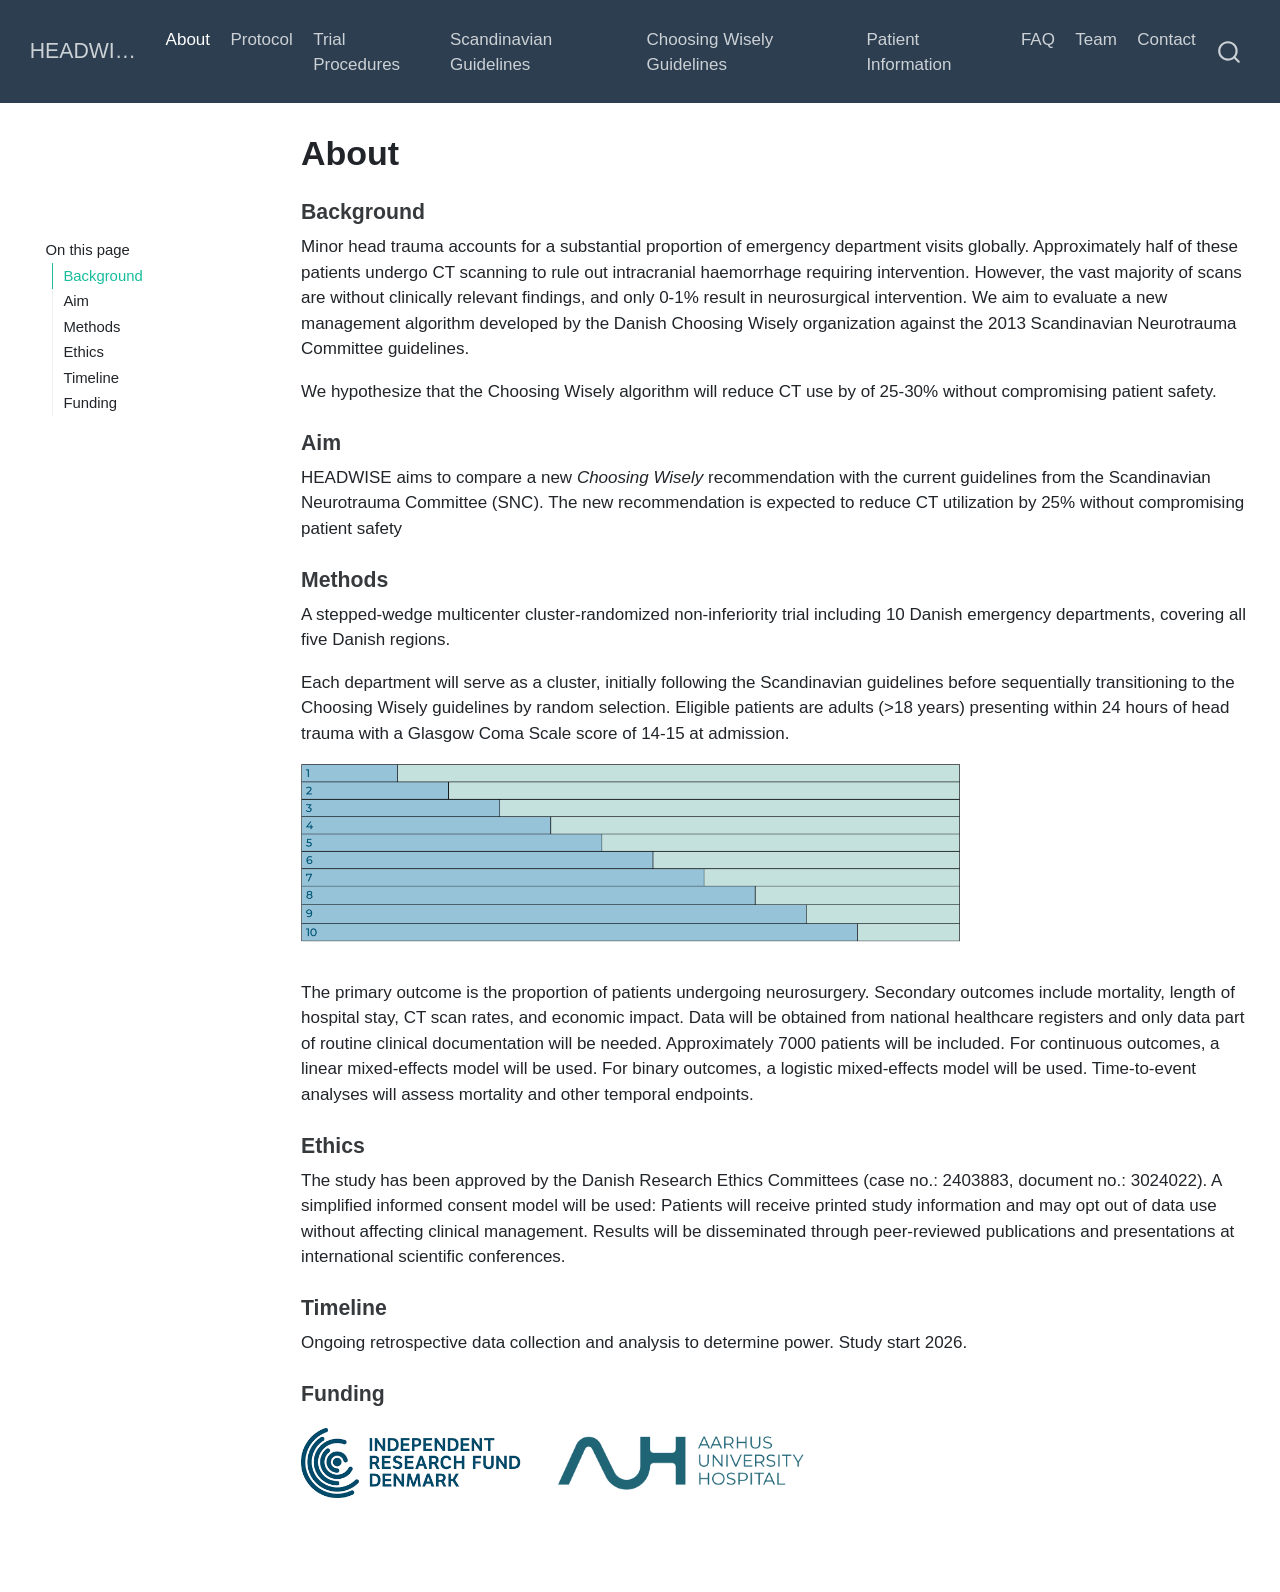
==== docs/about.html @ 7993dda9 "Initial commit" ====
<!DOCTYPE html>
<html xmlns="http://www.w3.org/1999/xhtml" lang="en" xml:lang="en"><head>

<meta charset="utf-8">
<meta name="generator" content="quarto-1.8.27">

<meta name="viewport" content="width=device-width, initial-scale=1.0, user-scalable=yes">


<title>About – HEADWISE</title>
<style>
code{white-space: pre-wrap;}
span.smallcaps{font-variant: small-caps;}
div.columns{display: flex; gap: min(4vw, 1.5em);}
div.column{flex: auto; overflow-x: auto;}
div.hanging-indent{margin-left: 1.5em; text-indent: -1.5em;}
ul.task-list{list-style: none;}
ul.task-list li input[type="checkbox"] {
  width: 0.8em;
  margin: 0 0.8em 0.2em -1em; /* quarto-specific, see https://github.com/quarto-dev/quarto-cli/issues/4556 */ 
  vertical-align: middle;
}
</style>


<script src="site_libs/quarto-nav/quarto-nav.js"></script>
<script src="site_libs/quarto-nav/headroom.min.js"></script>
<script src="site_libs/clipboard/clipboard.min.js"></script>
<script src="site_libs/quarto-search/autocomplete.umd.js"></script>
<script src="site_libs/quarto-search/fuse.min.js"></script>
<script src="site_libs/quarto-search/quarto-search.js"></script>
<meta name="quarto:offset" content="./">
<script src="site_libs/quarto-html/quarto.js" type="module"></script>
<script src="site_libs/quarto-html/tabsets/tabsets.js" type="module"></script>
<script src="site_libs/quarto-html/axe/axe-check.js" type="module"></script>
<script src="site_libs/quarto-html/popper.min.js"></script>
<script src="site_libs/quarto-html/tippy.umd.min.js"></script>
<script src="site_libs/quarto-html/anchor.min.js"></script>
<link href="site_libs/quarto-html/tippy.css" rel="stylesheet">
<link href="site_libs/quarto-html/quarto-syntax-highlighting-ed96de9b727972fe78a7b5d16c58bf87.css" rel="stylesheet" id="quarto-text-highlighting-styles">
<script src="site_libs/bootstrap/bootstrap.min.js"></script>
<link href="site_libs/bootstrap/bootstrap-icons.css" rel="stylesheet">
<link href="site_libs/bootstrap/bootstrap-f93c2b1f3f0577f377aefa4848a86a36.min.css" rel="stylesheet" append-hash="true" id="quarto-bootstrap" data-mode="light">
<script id="quarto-search-options" type="application/json">{
  "location": "navbar",
  "copy-button": false,
  "collapse-after": 3,
  "panel-placement": "end",
  "type": "overlay",
  "limit": 50,
  "keyboard-shortcut": [
    "f",
    "/",
    "s"
  ],
  "show-item-context": false,
  "language": {
    "search-no-results-text": "No results",
    "search-matching-documents-text": "matching documents",
    "search-copy-link-title": "Copy link to search",
    "search-hide-matches-text": "Hide additional matches",
    "search-more-match-text": "more match in this document",
    "search-more-matches-text": "more matches in this document",
    "search-clear-button-title": "Clear",
    "search-text-placeholder": "",
    "search-detached-cancel-button-title": "Cancel",
    "search-submit-button-title": "Submit",
    "search-label": "Search"
  }
}</script>


<link rel="stylesheet" href="styles/styles.css">
</head>

<body class="floating nav-fixed quarto-light">

<div id="quarto-search-results"></div>
  <header id="quarto-header" class="headroom fixed-top">
    <nav class="navbar navbar-expand-lg " data-bs-theme="dark">
      <div class="navbar-container container-fluid">
      <div class="navbar-brand-container mx-auto">
    <a class="navbar-brand" href="./index.html">
    <span class="navbar-title">HEADWISE</span>
    </a>
  </div>
            <div id="quarto-search" class="" title="Search"></div>
          <button class="navbar-toggler" type="button" data-bs-toggle="collapse" data-bs-target="#navbarCollapse" aria-controls="navbarCollapse" role="menu" aria-expanded="false" aria-label="Toggle navigation" onclick="if (window.quartoToggleHeadroom) { window.quartoToggleHeadroom(); }">
  <span class="navbar-toggler-icon"></span>
</button>
          <div class="collapse navbar-collapse" id="navbarCollapse">
            <ul class="navbar-nav navbar-nav-scroll me-auto">
  <li class="nav-item">
    <a class="nav-link active" href="./about.html" aria-current="page"> 
<span class="menu-text">About</span></a>
  </li>  
  <li class="nav-item">
    <a class="nav-link" href="./protocol.html"> 
<span class="menu-text">Protocol</span></a>
  </li>  
  <li class="nav-item">
    <a class="nav-link" href="./trialprocedures.html"> 
<span class="menu-text">Trial Procedures</span></a>
  </li>  
  <li class="nav-item">
    <a class="nav-link" href="./scandinavian.html"> 
<span class="menu-text">Scandinavian Guidelines</span></a>
  </li>  
  <li class="nav-item">
    <a class="nav-link" href="./choosingwisely.html"> 
<span class="menu-text">Choosing Wisely Guidelines</span></a>
  </li>  
  <li class="nav-item">
    <a class="nav-link" href="./patients.html"> 
<span class="menu-text">Patient Information</span></a>
  </li>  
  <li class="nav-item">
    <a class="nav-link" href="./faq.html"> 
<span class="menu-text">FAQ</span></a>
  </li>  
  <li class="nav-item">
    <a class="nav-link" href="./team.html"> 
<span class="menu-text">Team</span></a>
  </li>  
  <li class="nav-item">
    <a class="nav-link" href="./contact.html"> 
<span class="menu-text">Contact</span></a>
  </li>  
</ul>
          </div> <!-- /navcollapse -->
            <div class="quarto-navbar-tools">
</div>
      </div> <!-- /container-fluid -->
    </nav>
</header>
<!-- content -->
<div id="quarto-content" class="quarto-container page-columns page-rows-contents page-layout-full page-navbar">
<!-- sidebar -->
  <nav id="quarto-sidebar" class="sidebar collapse collapse-horizontal quarto-sidebar-collapse-item sidebar-navigation floating overflow-auto">
    <nav id="TOC" role="doc-toc" class="toc-active">
    <h2 id="toc-title">On this page</h2>
   
  <ul>
  <li><a href="#background" id="toc-background" class="nav-link active" data-scroll-target="#background">Background</a></li>
  <li><a href="#aim" id="toc-aim" class="nav-link" data-scroll-target="#aim">Aim</a></li>
  <li><a href="#methods" id="toc-methods" class="nav-link" data-scroll-target="#methods">Methods</a></li>
  <li><a href="#ethics" id="toc-ethics" class="nav-link" data-scroll-target="#ethics">Ethics</a></li>
  <li><a href="#timeline" id="toc-timeline" class="nav-link" data-scroll-target="#timeline">Timeline</a></li>
  <li><a href="#funding" id="toc-funding" class="nav-link" data-scroll-target="#funding">Funding</a></li>
  </ul>
</nav>
</nav>
<div id="quarto-sidebar-glass" class="quarto-sidebar-collapse-item" data-bs-toggle="collapse" data-bs-target=".quarto-sidebar-collapse-item"></div>
<!-- margin-sidebar -->
    <div id="quarto-margin-sidebar" class="sidebar margin-sidebar zindex-bottom">
    </div>
<!-- main -->
<main class="content column-page-right" id="quarto-document-content">

<header id="title-block-header" class="quarto-title-block default">
<div class="quarto-title">
<h1 class="title">About</h1>
</div>



<div class="quarto-title-meta column-page-right">

    
  
    
  </div>
  


</header>


<section id="background" class="level4">
<h4 class="anchored" data-anchor-id="background">Background</h4>
<p>Minor head trauma accounts for a substantial proportion of emergency department visits globally. Approximately half of these patients undergo CT scanning to rule out intracranial haemorrhage requiring intervention. However, the vast majority of scans are without clinically relevant findings, and only 0-1% result in neurosurgical intervention. We aim to evaluate a new management algorithm developed by the Danish Choosing Wisely organization against the 2013 Scandinavian Neurotrauma Committee guidelines.</p>
<p>We hypothesize that the Choosing Wisely algorithm will reduce CT use by of 25-30% without compromising patient safety.</p>
</section>
<section id="aim" class="level4">
<h4 class="anchored" data-anchor-id="aim">Aim</h4>
<p>HEADWISE aims to compare a new <em>Choosing Wisely</em> recommendation with the current guidelines from the Scandinavian Neurotrauma Committee (SNC). The new recommendation is expected to reduce CT utilization by 25% without compromising patient safety</p>
</section>
<section id="methods" class="level4 methods-section">
<h4 class="anchored" data-anchor-id="methods">Methods</h4>
<p>A stepped-wedge multicenter cluster-randomized non-inferiority trial including 10 Danish emergency departments, covering all five Danish regions.</p>
<p>Each department will serve as a cluster, initially following the Scandinavian guidelines before sequentially transitioning to the Choosing Wisely guidelines by random selection. Eligible patients are adults (&gt;18 years) presenting within 24 hours of head trauma with a Glasgow Coma Scale score of 14-15 at admission.</p>
<div class="quarto-figure quarto-figure-left">
<figure class="figure">
<p><img src="images/stepped_wedge.png" class="img-fluid quarto-figure quarto-figure-left figure-img" width="660"></p>
</figure>
</div>
<p>The primary outcome is the proportion of patients undergoing neurosurgery. Secondary outcomes include mortality, length of hospital stay, CT scan rates, and economic impact. Data will be obtained from national healthcare registers and only data part of routine clinical documentation will be needed. Approximately 7000 patients will be included. For continuous outcomes, a linear mixed-effects model will be used. For binary outcomes, a logistic mixed-effects model will be used. Time-to-event analyses will assess mortality and other temporal endpoints.</p>
</section>
<section id="ethics" class="level4">
<h4 class="anchored" data-anchor-id="ethics">Ethics</h4>
<p>The study has been approved by the Danish Research Ethics Committees (case no.: 2403883, document no.: 3024022). A simplified informed consent model will be used: Patients will receive printed study information and may opt out of data use without affecting clinical management. Results will be disseminated through peer-reviewed publications and presentations at international scientific conferences.</p>
</section>
<section id="timeline" class="level4">
<h4 class="anchored" data-anchor-id="timeline">Timeline</h4>
<p>Ongoing retrospective data collection and analysis to determine power. Study start 2026.</p>
</section>
<section id="funding" class="level4">
<h4 class="anchored" data-anchor-id="funding">Funding</h4>
<div style="display:flex; align-items:center; flex-wrap:nowrap; margin-top:20px;">
<p><img src="images/frieforskningsfond.png" style="width:220px; height:auto; margin-right:30px;"> <img src="images/auh_logo.png" style="width:250px; height:auto; margin-right:30px;"></p>
</div>


</section>

</main> <!-- /main -->
<script id="quarto-html-after-body" type="application/javascript">
  window.document.addEventListener("DOMContentLoaded", function (event) {
    const icon = "";
    const anchorJS = new window.AnchorJS();
    anchorJS.options = {
      placement: 'right',
      icon: icon
    };
    anchorJS.add('.anchored');
    const isCodeAnnotation = (el) => {
      for (const clz of el.classList) {
        if (clz.startsWith('code-annotation-')) {                     
          return true;
        }
      }
      return false;
    }
    const onCopySuccess = function(e) {
      // button target
      const button = e.trigger;
      // don't keep focus
      button.blur();
      // flash "checked"
      button.classList.add('code-copy-button-checked');
      var currentTitle = button.getAttribute("title");
      button.setAttribute("title", "Copied!");
      let tooltip;
      if (window.bootstrap) {
        button.setAttribute("data-bs-toggle", "tooltip");
        button.setAttribute("data-bs-placement", "left");
        button.setAttribute("data-bs-title", "Copied!");
        tooltip = new bootstrap.Tooltip(button, 
          { trigger: "manual", 
            customClass: "code-copy-button-tooltip",
            offset: [0, -8]});
        tooltip.show();    
      }
      setTimeout(function() {
        if (tooltip) {
          tooltip.hide();
          button.removeAttribute("data-bs-title");
          button.removeAttribute("data-bs-toggle");
          button.removeAttribute("data-bs-placement");
        }
        button.setAttribute("title", currentTitle);
        button.classList.remove('code-copy-button-checked');
      }, 1000);
      // clear code selection
      e.clearSelection();
    }
    const getTextToCopy = function(trigger) {
      const outerScaffold = trigger.parentElement.cloneNode(true);
      const codeEl = outerScaffold.querySelector('code');
      for (const childEl of codeEl.children) {
        if (isCodeAnnotation(childEl)) {
          childEl.remove();
        }
      }
      return codeEl.innerText;
    }
    const clipboard = new window.ClipboardJS('.code-copy-button:not([data-in-quarto-modal])', {
      text: getTextToCopy
    });
    clipboard.on('success', onCopySuccess);
    if (window.document.getElementById('quarto-embedded-source-code-modal')) {
      const clipboardModal = new window.ClipboardJS('.code-copy-button[data-in-quarto-modal]', {
        text: getTextToCopy,
        container: window.document.getElementById('quarto-embedded-source-code-modal')
      });
      clipboardModal.on('success', onCopySuccess);
    }
      var localhostRegex = new RegExp(/^(?:http|https):\/\/localhost\:?[0-9]*\//);
      var mailtoRegex = new RegExp(/^mailto:/);
        var filterRegex = new RegExp('/' + window.location.host + '/');
      var isInternal = (href) => {
          return filterRegex.test(href) || localhostRegex.test(href) || mailtoRegex.test(href);
      }
      // Inspect non-navigation links and adorn them if external
     var links = window.document.querySelectorAll('a[href]:not(.nav-link):not(.navbar-brand):not(.toc-action):not(.sidebar-link):not(.sidebar-item-toggle):not(.pagination-link):not(.no-external):not([aria-hidden]):not(.dropdown-item):not(.quarto-navigation-tool):not(.about-link)');
      for (var i=0; i<links.length; i++) {
        const link = links[i];
        if (!isInternal(link.href)) {
          // undo the damage that might have been done by quarto-nav.js in the case of
          // links that we want to consider external
          if (link.dataset.originalHref !== undefined) {
            link.href = link.dataset.originalHref;
          }
        }
      }
    function tippyHover(el, contentFn, onTriggerFn, onUntriggerFn) {
      const config = {
        allowHTML: true,
        maxWidth: 500,
        delay: 100,
        arrow: false,
        appendTo: function(el) {
            return el.parentElement;
        },
        interactive: true,
        interactiveBorder: 10,
        theme: 'quarto',
        placement: 'bottom-start',
      };
      if (contentFn) {
        config.content = contentFn;
      }
      if (onTriggerFn) {
        config.onTrigger = onTriggerFn;
      }
      if (onUntriggerFn) {
        config.onUntrigger = onUntriggerFn;
      }
      window.tippy(el, config); 
    }
    const noterefs = window.document.querySelectorAll('a[role="doc-noteref"]');
    for (var i=0; i<noterefs.length; i++) {
      const ref = noterefs[i];
      tippyHover(ref, function() {
        // use id or data attribute instead here
        let href = ref.getAttribute('data-footnote-href') || ref.getAttribute('href');
        try { href = new URL(href).hash; } catch {}
        const id = href.replace(/^#\/?/, "");
        const note = window.document.getElementById(id);
        if (note) {
          return note.innerHTML;
        } else {
          return "";
        }
      });
    }
    const xrefs = window.document.querySelectorAll('a.quarto-xref');
    const processXRef = (id, note) => {
      // Strip column container classes
      const stripColumnClz = (el) => {
        el.classList.remove("page-full", "page-columns");
        if (el.children) {
          for (const child of el.children) {
            stripColumnClz(child);
          }
        }
      }
      stripColumnClz(note)
      if (id === null || id.startsWith('sec-')) {
        // Special case sections, only their first couple elements
        const container = document.createElement("div");
        if (note.children && note.children.length > 2) {
          container.appendChild(note.children[0].cloneNode(true));
          for (let i = 1; i < note.children.length; i++) {
            const child = note.children[i];
            if (child.tagName === "P" && child.innerText === "") {
              continue;
            } else {
              container.appendChild(child.cloneNode(true));
              break;
            }
          }
          if (window.Quarto?.typesetMath) {
            window.Quarto.typesetMath(container);
          }
          return container.innerHTML
        } else {
          if (window.Quarto?.typesetMath) {
            window.Quarto.typesetMath(note);
          }
          return note.innerHTML;
        }
      } else {
        // Remove any anchor links if they are present
        const anchorLink = note.querySelector('a.anchorjs-link');
        if (anchorLink) {
          anchorLink.remove();
        }
        if (window.Quarto?.typesetMath) {
          window.Quarto.typesetMath(note);
        }
        if (note.classList.contains("callout")) {
          return note.outerHTML;
        } else {
          return note.innerHTML;
        }
      }
    }
    for (var i=0; i<xrefs.length; i++) {
      const xref = xrefs[i];
      tippyHover(xref, undefined, function(instance) {
        instance.disable();
        let url = xref.getAttribute('href');
        let hash = undefined; 
        if (url.startsWith('#')) {
          hash = url;
        } else {
          try { hash = new URL(url).hash; } catch {}
        }
        if (hash) {
          const id = hash.replace(/^#\/?/, "");
          const note = window.document.getElementById(id);
          if (note !== null) {
            try {
              const html = processXRef(id, note.cloneNode(true));
              instance.setContent(html);
            } finally {
              instance.enable();
              instance.show();
            }
          } else {
            // See if we can fetch this
            fetch(url.split('#')[0])
            .then(res => res.text())
            .then(html => {
              const parser = new DOMParser();
              const htmlDoc = parser.parseFromString(html, "text/html");
              const note = htmlDoc.getElementById(id);
              if (note !== null) {
                const html = processXRef(id, note);
                instance.setContent(html);
              } 
            }).finally(() => {
              instance.enable();
              instance.show();
            });
          }
        } else {
          // See if we can fetch a full url (with no hash to target)
          // This is a special case and we should probably do some content thinning / targeting
          fetch(url)
          .then(res => res.text())
          .then(html => {
            const parser = new DOMParser();
            const htmlDoc = parser.parseFromString(html, "text/html");
            const note = htmlDoc.querySelector('main.content');
            if (note !== null) {
              // This should only happen for chapter cross references
              // (since there is no id in the URL)
              // remove the first header
              if (note.children.length > 0 && note.children[0].tagName === "HEADER") {
                note.children[0].remove();
              }
              const html = processXRef(null, note);
              instance.setContent(html);
            } 
          }).finally(() => {
            instance.enable();
            instance.show();
          });
        }
      }, function(instance) {
      });
    }
        let selectedAnnoteEl;
        const selectorForAnnotation = ( cell, annotation) => {
          let cellAttr = 'data-code-cell="' + cell + '"';
          let lineAttr = 'data-code-annotation="' +  annotation + '"';
          const selector = 'span[' + cellAttr + '][' + lineAttr + ']';
          return selector;
        }
        const selectCodeLines = (annoteEl) => {
          const doc = window.document;
          const targetCell = annoteEl.getAttribute("data-target-cell");
          const targetAnnotation = annoteEl.getAttribute("data-target-annotation");
          const annoteSpan = window.document.querySelector(selectorForAnnotation(targetCell, targetAnnotation));
          const lines = annoteSpan.getAttribute("data-code-lines").split(",");
          const lineIds = lines.map((line) => {
            return targetCell + "-" + line;
          })
          let top = null;
          let height = null;
          let parent = null;
          if (lineIds.length > 0) {
              //compute the position of the single el (top and bottom and make a div)
              const el = window.document.getElementById(lineIds[0]);
              top = el.offsetTop;
              height = el.offsetHeight;
              parent = el.parentElement.parentElement;
            if (lineIds.length > 1) {
              const lastEl = window.document.getElementById(lineIds[lineIds.length - 1]);
              const bottom = lastEl.offsetTop + lastEl.offsetHeight;
              height = bottom - top;
            }
            if (top !== null && height !== null && parent !== null) {
              // cook up a div (if necessary) and position it 
              let div = window.document.getElementById("code-annotation-line-highlight");
              if (div === null) {
                div = window.document.createElement("div");
                div.setAttribute("id", "code-annotation-line-highlight");
                div.style.position = 'absolute';
                parent.appendChild(div);
              }
              div.style.top = top - 2 + "px";
              div.style.height = height + 4 + "px";
              div.style.left = 0;
              let gutterDiv = window.document.getElementById("code-annotation-line-highlight-gutter");
              if (gutterDiv === null) {
                gutterDiv = window.document.createElement("div");
                gutterDiv.setAttribute("id", "code-annotation-line-highlight-gutter");
                gutterDiv.style.position = 'absolute';
                const codeCell = window.document.getElementById(targetCell);
                const gutter = codeCell.querySelector('.code-annotation-gutter');
                gutter.appendChild(gutterDiv);
              }
              gutterDiv.style.top = top - 2 + "px";
              gutterDiv.style.height = height + 4 + "px";
            }
            selectedAnnoteEl = annoteEl;
          }
        };
        const unselectCodeLines = () => {
          const elementsIds = ["code-annotation-line-highlight", "code-annotation-line-highlight-gutter"];
          elementsIds.forEach((elId) => {
            const div = window.document.getElementById(elId);
            if (div) {
              div.remove();
            }
          });
          selectedAnnoteEl = undefined;
        };
          // Handle positioning of the toggle
      window.addEventListener(
        "resize",
        throttle(() => {
          elRect = undefined;
          if (selectedAnnoteEl) {
            selectCodeLines(selectedAnnoteEl);
          }
        }, 10)
      );
      function throttle(fn, ms) {
      let throttle = false;
      let timer;
        return (...args) => {
          if(!throttle) { // first call gets through
              fn.apply(this, args);
              throttle = true;
          } else { // all the others get throttled
              if(timer) clearTimeout(timer); // cancel #2
              timer = setTimeout(() => {
                fn.apply(this, args);
                timer = throttle = false;
              }, ms);
          }
        };
      }
        // Attach click handler to the DT
        const annoteDls = window.document.querySelectorAll('dt[data-target-cell]');
        for (const annoteDlNode of annoteDls) {
          annoteDlNode.addEventListener('click', (event) => {
            const clickedEl = event.target;
            if (clickedEl !== selectedAnnoteEl) {
              unselectCodeLines();
              const activeEl = window.document.querySelector('dt[data-target-cell].code-annotation-active');
              if (activeEl) {
                activeEl.classList.remove('code-annotation-active');
              }
              selectCodeLines(clickedEl);
              clickedEl.classList.add('code-annotation-active');
            } else {
              // Unselect the line
              unselectCodeLines();
              clickedEl.classList.remove('code-annotation-active');
            }
          });
        }
    const findCites = (el) => {
      const parentEl = el.parentElement;
      if (parentEl) {
        const cites = parentEl.dataset.cites;
        if (cites) {
          return {
            el,
            cites: cites.split(' ')
          };
        } else {
          return findCites(el.parentElement)
        }
      } else {
        return undefined;
      }
    };
    var bibliorefs = window.document.querySelectorAll('a[role="doc-biblioref"]');
    for (var i=0; i<bibliorefs.length; i++) {
      const ref = bibliorefs[i];
      const citeInfo = findCites(ref);
      if (citeInfo) {
        tippyHover(citeInfo.el, function() {
          var popup = window.document.createElement('div');
          citeInfo.cites.forEach(function(cite) {
            var citeDiv = window.document.createElement('div');
            citeDiv.classList.add('hanging-indent');
            citeDiv.classList.add('csl-entry');
            var biblioDiv = window.document.getElementById('ref-' + cite);
            if (biblioDiv) {
              citeDiv.innerHTML = biblioDiv.innerHTML;
            }
            popup.appendChild(citeDiv);
          });
          return popup.innerHTML;
        });
      }
    }
  });
  </script>
</div> <!-- /content -->




</body></html>
---- docs/site_libs/quarto-html/tippy.css ----
.tippy-box[data-animation=fade][data-state=hidden]{opacity:0}[data-tippy-root]{max-width:calc(100vw - 10px)}.tippy-box{position:relative;background-color:#333;color:#fff;border-radius:4px;font-size:14px;line-height:1.4;white-space:normal;outline:0;transition-property:transform,visibility,opacity}.tippy-box[data-placement^=top]>.tippy-arrow{bottom:0}.tippy-box[data-placement^=top]>.tippy-arrow:before{bottom:-7px;left:0;border-width:8px 8px 0;border-top-color:initial;transform-origin:center top}.tippy-box[data-placement^=bottom]>.tippy-arrow{top:0}.tippy-box[data-placement^=bottom]>.tippy-arrow:before{top:-7px;left:0;border-width:0 8px 8px;border-bottom-color:initial;transform-origin:center bottom}.tippy-box[data-placement^=left]>.tippy-arrow{right:0}.tippy-box[data-placement^=left]>.tippy-arrow:before{border-width:8px 0 8px 8px;border-left-color:initial;right:-7px;transform-origin:center left}.tippy-box[data-placement^=right]>.tippy-arrow{left:0}.tippy-box[data-placement^=right]>.tippy-arrow:before{left:-7px;border-width:8px 8px 8px 0;border-right-color:initial;transform-origin:center right}.tippy-box[data-inertia][data-state=visible]{transition-timing-function:cubic-bezier(.54,1.5,.38,1.11)}.tippy-arrow{width:16px;height:16px;color:#333}.tippy-arrow:before{content:"";position:absolute;border-color:transparent;border-style:solid}.tippy-content{position:relative;padding:5px 9px;z-index:1}
---- docs/site_libs/quarto-html/quarto-syntax-highlighting-ed96de9b727972fe78a7b5d16c58bf87.css ----
/* quarto syntax highlight colors */
:root {
  --quarto-hl-ot-color: #003B4F;
  --quarto-hl-at-color: #657422;
  --quarto-hl-ss-color: #20794D;
  --quarto-hl-an-color: #5E5E5E;
  --quarto-hl-fu-color: #4758AB;
  --quarto-hl-st-color: #20794D;
  --quarto-hl-cf-color: #003B4F;
  --quarto-hl-op-color: #5E5E5E;
  --quarto-hl-er-color: #AD0000;
  --quarto-hl-bn-color: #AD0000;
  --quarto-hl-al-color: #AD0000;
  --quarto-hl-va-color: #111111;
  --quarto-hl-bu-color: inherit;
  --quarto-hl-ex-color: inherit;
  --quarto-hl-pp-color: #AD0000;
  --quarto-hl-in-color: #5E5E5E;
  --quarto-hl-vs-color: #20794D;
  --quarto-hl-wa-color: #5E5E5E;
  --quarto-hl-do-color: #5E5E5E;
  --quarto-hl-im-color: #00769E;
  --quarto-hl-ch-color: #20794D;
  --quarto-hl-dt-color: #AD0000;
  --quarto-hl-fl-color: #AD0000;
  --quarto-hl-co-color: #5E5E5E;
  --quarto-hl-cv-color: #5E5E5E;
  --quarto-hl-cn-color: #8f5902;
  --quarto-hl-sc-color: #5E5E5E;
  --quarto-hl-dv-color: #AD0000;
  --quarto-hl-kw-color: #003B4F;
}

/* other quarto variables */
:root {
  --quarto-font-monospace: SFMono-Regular, Menlo, Monaco, Consolas, "Liberation Mono", "Courier New", monospace;
}

/* syntax highlight based on Pandoc's rules */
pre > code.sourceCode > span {
  color: #003B4F;
}

code.sourceCode > span {
  color: #003B4F;
}

div.sourceCode,
div.sourceCode pre.sourceCode {
  color: #003B4F;
}

/* Normal */
code span {
  color: #003B4F;
}

/* Alert */
code span.al {
  color: #AD0000;
  font-style: inherit;
}

/* Annotation */
code span.an {
  color: #5E5E5E;
  font-style: inherit;
}

/* Attribute */
code span.at {
  color: #657422;
  font-style: inherit;
}

/* BaseN */
code span.bn {
  color: #AD0000;
  font-style: inherit;
}

/* BuiltIn */
code span.bu {
  font-style: inherit;
}

/* ControlFlow */
code span.cf {
  color: #003B4F;
  font-weight: bold;
  font-style: inherit;
}

/* Char */
code span.ch {
  color: #20794D;
  font-style: inherit;
}

/* Constant */
code span.cn {
  color: #8f5902;
  font-style: inherit;
}

/* Comment */
code span.co {
  color: #5E5E5E;
  font-style: inherit;
}

/* CommentVar */
code span.cv {
  color: #5E5E5E;
  font-style: italic;
}

/* Documentation */
code span.do {
  color: #5E5E5E;
  font-style: italic;
}

/* DataType */
code span.dt {
  color: #AD0000;
  font-style: inherit;
}

/* DecVal */
code span.dv {
  color: #AD0000;
  font-style: inherit;
}

/* Error */
code span.er {
  color: #AD0000;
  font-style: inherit;
}

/* Extension */
code span.ex {
  font-style: inherit;
}

/* Float */
code span.fl {
  color: #AD0000;
  font-style: inherit;
}

/* Function */
code span.fu {
  color: #4758AB;
  font-style: inherit;
}

/* Import */
code span.im {
  color: #00769E;
  font-style: inherit;
}

/* Information */
code span.in {
  color: #5E5E5E;
  font-style: inherit;
}

/* Keyword */
code span.kw {
  color: #003B4F;
  font-weight: bold;
  font-style: inherit;
}

/* Operator */
code span.op {
  color: #5E5E5E;
  font-style: inherit;
}

/* Other */
code span.ot {
  color: #003B4F;
  font-style: inherit;
}

/* Preprocessor */
code span.pp {
  color: #AD0000;
  font-style: inherit;
}

/* SpecialChar */
code span.sc {
  color: #5E5E5E;
  font-style: inherit;
}

/* SpecialString */
code span.ss {
  color: #20794D;
  font-style: inherit;
}

/* String */
code span.st {
  color: #20794D;
  font-style: inherit;
}

/* Variable */
code span.va {
  color: #111111;
  font-style: inherit;
}

/* VerbatimString */
code span.vs {
  color: #20794D;
  font-style: inherit;
}

/* Warning */
code span.wa {
  color: #5E5E5E;
  font-style: italic;
}

.prevent-inlining {
  content: "</";
}

/*# sourceMappingURL=0920dd6d7437995b8cdf7429764427b1.css.map */
---- docs/styles/styles.css ----
#quarto-content {
  position: relative;
}

#quarto-content::after {
  content: "";
  position: fixed;
  top: 15%;
  right: 5%;
  width: 45%;
  height: 100%;
#background-image: url("../images/brainfigure.svg");
  background-repeat: no-repeat;
  background-position: right center;
  background-size: 60%;
  opacity: 0.2;   /* subtle */
  pointer-events: none;
  z-index: 0;
}

body {
  font-family: "Montserrat", sans-serif;
  font-weight: 500;
}

h1, h2, h3, h4 {
  font-weight: 600;
}

#quarto-content > * {
  position: relative;
  z-index: 1;
}

/* Team grid container */
.team-grid {
  display: grid;
  grid-template-columns: repeat(5, grid-auto-columns); /* 5 fixed-width columns */
  gap: 10px; /* spacing between images */
  justify-content: left; /* center the whole grid */
}

/* Images: square and uniform */
.team-grid img {
  width: 200px;      /* exact width */
  height: 200px;     /* exact height */
  object-fit: cover; /* crop if necessary to fill square */
  border-radius: 10px;
  display: block;
  margin: 0 auto;    /* center within grid cell */
}

/* Captions: centered under each image */
.team-grid figcaption {
  text-align: center;
  max-width: 200px;  /* match image width */
  margin: 5px auto 0 auto; /* small space under image */
  font-size: 0.95rem;
  color: #333;
}

.logo-row {
  display: flex !important;           /* force horizontal row */
  justify-content: left !important; /* center horizontally */
  align-items: flex-end !important;   /* bottom-align images */
  gap: 30px;                           /* spacing between logos */
  flex-wrap: wrap;                     /* responsive on small screens */
}

/* Make Quarto figures inside this container inline-flex */
.logo-row figure {
  display: inline-flex !important;
  margin: 0 !important;               /* remove extra spacing */
}

.logo-row img {
  height: 90px;                        /* uniform height */
  width: auto;                         /* maintain proportions */
  display: block;
}

.zoom-img {
  transition: transform 0.3s ease;
  transform-origin: top center;
}

.zoom-img:hover {
  transform: scale(1.5);
}

.main-container {
  max-width: 1200px;  /* default is ~960px for Flatly */
  margin: 0 auto;
}

.main-container .col {
  width 100%
  }

.band-left {
  background-color: #f6f6f6;
  padding: 20px 20px;
  text-align: left;
}

.band-left p {
  max-width: 900px;
  margin: auto;
}

.band-left table th,
.band-left table td {
  vertical-align: top;
}

.band-alt {
  background-color: #f6f6f6;
  padding: 90px 20px;
  text-align: center;
}

.band-alt p {
  max-width: 900px;
  margin: auto;
}

/* COLLABORATOR LOGOS */

.logos {
  display: flex;
  justify-content: center;
  align-items: center;
  gap: 60px;
  flex-wrap: wrap;
  margin-top: 40px;
}

.logos img {
  height: 60px;
  width: auto;
}

.img-rounded {
  width: 150px;
  height: 150px;
  border-radius: 10px;
  object-fit: cover;
  display: block;
}
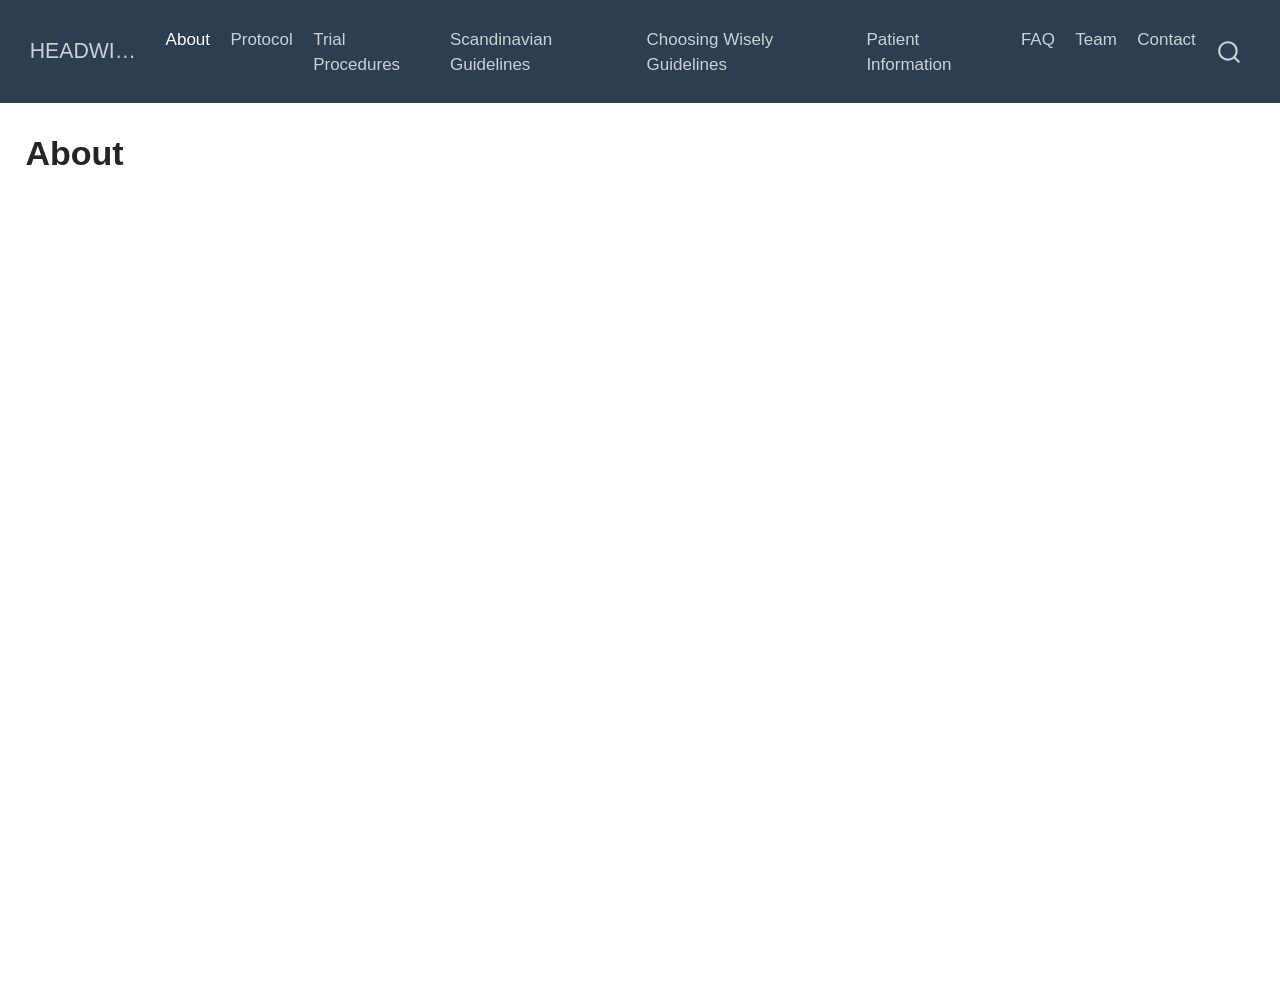
==== commit 4b79b15a: "Site update: 2026-03-23 14:31:18" ====
--- a/docs/about.html
+++ b/docs/about.html
@@ -136,26 +136,13 @@
 <!-- content -->
 <div id="quarto-content" class="quarto-container page-columns page-rows-contents page-layout-full page-navbar">
 <!-- sidebar -->
-  <nav id="quarto-sidebar" class="sidebar collapse collapse-horizontal quarto-sidebar-collapse-item sidebar-navigation floating overflow-auto">
-    <nav id="TOC" role="doc-toc" class="toc-active">
-    <h2 id="toc-title">On this page</h2>
-   
-  <ul>
-  <li><a href="#background" id="toc-background" class="nav-link active" data-scroll-target="#background">Background</a></li>
-  <li><a href="#aim" id="toc-aim" class="nav-link" data-scroll-target="#aim">Aim</a></li>
-  <li><a href="#methods" id="toc-methods" class="nav-link" data-scroll-target="#methods">Methods</a></li>
-  <li><a href="#ethics" id="toc-ethics" class="nav-link" data-scroll-target="#ethics">Ethics</a></li>
-  <li><a href="#timeline" id="toc-timeline" class="nav-link" data-scroll-target="#timeline">Timeline</a></li>
-  <li><a href="#funding" id="toc-funding" class="nav-link" data-scroll-target="#funding">Funding</a></li>
-  </ul>
-</nav>
-</nav>
+  
 <div id="quarto-sidebar-glass" class="quarto-sidebar-collapse-item" data-bs-toggle="collapse" data-bs-target=".quarto-sidebar-collapse-item"></div>
 <!-- margin-sidebar -->
     <div id="quarto-margin-sidebar" class="sidebar margin-sidebar zindex-bottom">
     </div>
 <!-- main -->
-<main class="content column-page-right" id="quarto-document-content">
+<main class="content column-page" id="quarto-document-content">
 
 <header id="title-block-header" class="quarto-title-block default">
 <div class="quarto-title">
@@ -164,7 +151,7 @@
 
 
 
-<div class="quarto-title-meta column-page-right">
+<div class="quarto-title-meta column-page">
 
     
   
@@ -176,42 +163,45 @@
 </header>
 
 
-<section id="background" class="level4">
-<h4 class="anchored" data-anchor-id="background">Background</h4>
-<p>Minor head trauma accounts for a substantial proportion of emergency department visits globally. Approximately half of these patients undergo CT scanning to rule out intracranial haemorrhage requiring intervention. However, the vast majority of scans are without clinically relevant findings, and only 0-1% result in neurosurgical intervention. We aim to evaluate a new management algorithm developed by the Danish Choosing Wisely organization against the 2013 Scandinavian Neurotrauma Committee guidelines.</p>
-<p>We hypothesize that the Choosing Wisely algorithm will reduce CT use by of 25-30% without compromising patient safety.</p>
-</section>
-<section id="aim" class="level4">
-<h4 class="anchored" data-anchor-id="aim">Aim</h4>
-<p>HEADWISE aims to compare a new <em>Choosing Wisely</em> recommendation with the current guidelines from the Scandinavian Neurotrauma Committee (SNC). The new recommendation is expected to reduce CT utilization by 25% without compromising patient safety</p>
-</section>
-<section id="methods" class="level4 methods-section">
-<h4 class="anchored" data-anchor-id="methods">Methods</h4>
-<p>A stepped-wedge multicenter cluster-randomized non-inferiority trial including 10 Danish emergency departments, covering all five Danish regions.</p>
-<p>Each department will serve as a cluster, initially following the Scandinavian guidelines before sequentially transitioning to the Choosing Wisely guidelines by random selection. Eligible patients are adults (&gt;18 years) presenting within 24 hours of head trauma with a Glasgow Coma Scale score of 14-15 at admission.</p>
-<div class="quarto-figure quarto-figure-left">
-<figure class="figure">
-<p><img src="images/stepped_wedge.png" class="img-fluid quarto-figure quarto-figure-left figure-img" width="660"></p>
-</figure>
-</div>
-<p>The primary outcome is the proportion of patients undergoing neurosurgery. Secondary outcomes include mortality, length of hospital stay, CT scan rates, and economic impact. Data will be obtained from national healthcare registers and only data part of routine clinical documentation will be needed. Approximately 7000 patients will be included. For continuous outcomes, a linear mixed-effects model will be used. For binary outcomes, a logistic mixed-effects model will be used. Time-to-event analyses will assess mortality and other temporal endpoints.</p>
-</section>
-<section id="ethics" class="level4">
-<h4 class="anchored" data-anchor-id="ethics">Ethics</h4>
-<p>The study has been approved by the Danish Research Ethics Committees (case no.: 2403883, document no.: 3024022). A simplified informed consent model will be used: Patients will receive printed study information and may opt out of data use without affecting clinical management. Results will be disseminated through peer-reviewed publications and presentations at international scientific conferences.</p>
-</section>
-<section id="timeline" class="level4">
-<h4 class="anchored" data-anchor-id="timeline">Timeline</h4>
-<p>Ongoing retrospective data collection and analysis to determine power. Study start 2026.</p>
-</section>
-<section id="funding" class="level4">
-<h4 class="anchored" data-anchor-id="funding">Funding</h4>
-<div style="display:flex; align-items:center; flex-wrap:nowrap; margin-top:20px;">
-<p><img src="images/frieforskningsfond.png" style="width:220px; height:auto; margin-right:30px;"> <img src="images/auh_logo.png" style="width:250px; height:auto; margin-right:30px;"></p>
-</div>
-
-
-</section>
+<!--
+#### Background
+
+Minor head trauma accounts for a substantial proportion of emergency department visits globally. Approximately half of these patients undergo CT scanning to rule out intracranial haemorrhage requiring intervention. However, the vast majority of scans are without clinically relevant findings, and only 0-1% result in neurosurgical intervention. We aim to evaluate a new management algorithm developed by the Danish Choosing Wisely organization against the 2013 Scandinavian Neurotrauma Committee guidelines.
+
+We hypothesize that the Choosing Wisely algorithm will reduce CT use by of 25-30% without compromising patient safety.
+
+#### Aim
+
+HEADWISE aims to compare a new *Choosing Wisely* recommendation with the current guidelines from the Scandinavian Neurotrauma Committee (SNC). The new recommendation is expected to reduce CT utilization by 25% without compromising patient safety
+
+::: methods-section
+#### Methods
+
+A stepped-wedge multicenter cluster-randomized non-inferiority trial including 10 Danish emergency departments, covering all five Danish regions.
+
+Each department will serve as a cluster, initially following the Scandinavian guidelines before sequentially transitioning to the Choosing Wisely guidelines by random selection. Eligible patients are adults (\>18 years) presenting within 24 hours of head trauma with a Glasgow Coma Scale score of 14-15 at admission.
+
+![](images/stepped_wedge.png){fig-align="left" width="660"}
+
+The primary outcome is the proportion of patients undergoing neurosurgery. Secondary outcomes include mortality, length of hospital stay, CT scan rates, and economic impact. Data will be obtained from national healthcare registers and only data part of routine clinical documentation will be needed. Approximately 7000 patients will be included. For continuous outcomes, a linear mixed-effects model will be used. For binary outcomes, a logistic mixed-effects model will be used. Time-to-event analyses will assess mortality and other temporal endpoints.
+:::
+
+#### Ethics
+
+The study has been approved by the Danish Research Ethics Committees (case no.: 2403883, document no.: 3024022). A simplified informed consent model will be used: Patients will receive printed study information and may opt out of data use without affecting clinical management. Results will be disseminated through peer-reviewed publications and presentations at international scientific conferences.
+
+#### Timeline
+
+Ongoing retrospective data collection and analysis to determine power. Study start 2026.
+
+#### Funding
+
+::: {style="display:flex; align-items:center; flex-wrap:nowrap; margin-top:20px;"}
+<img src="images/frieforskningsfond.png" style="width:220px; height:auto; margin-right:30px;"/> <img src="images/auh_logo.png" style="width:250px; height:auto; margin-right:30px;"/>
+:::
+-->
+
+
 
 </main> <!-- /main -->
 <script id="quarto-html-after-body" type="application/javascript">
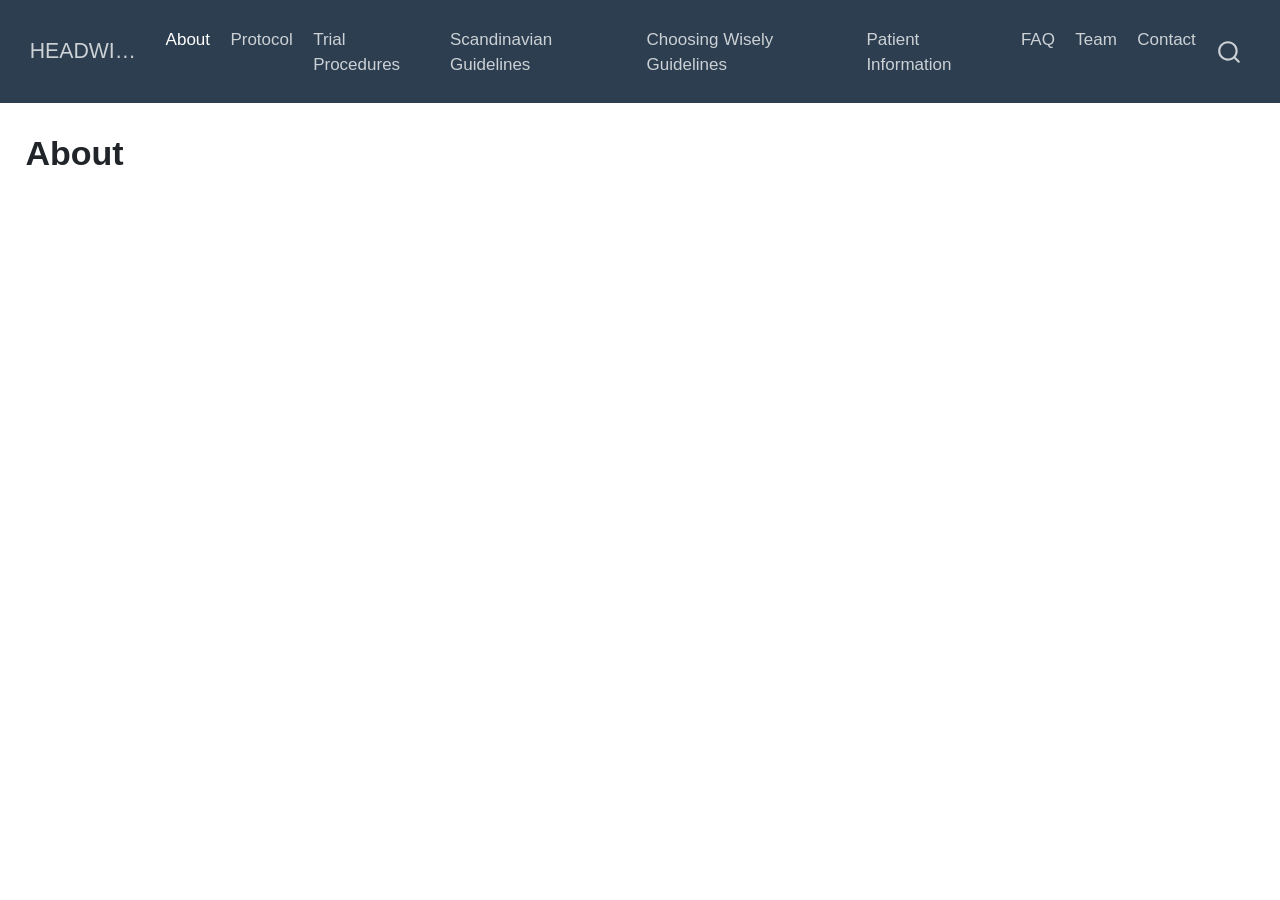
==== commit 50f8eacd: "Site update: 2026-03-24 09:03:14" ====
--- a/docs/about.html
+++ b/docs/about.html
@@ -139,8 +139,7 @@
   
 <div id="quarto-sidebar-glass" class="quarto-sidebar-collapse-item" data-bs-toggle="collapse" data-bs-target=".quarto-sidebar-collapse-item"></div>
 <!-- margin-sidebar -->
-    <div id="quarto-margin-sidebar" class="sidebar margin-sidebar zindex-bottom">
-    </div>
+    
 <!-- main -->
 <main class="content column-page" id="quarto-document-content">
 
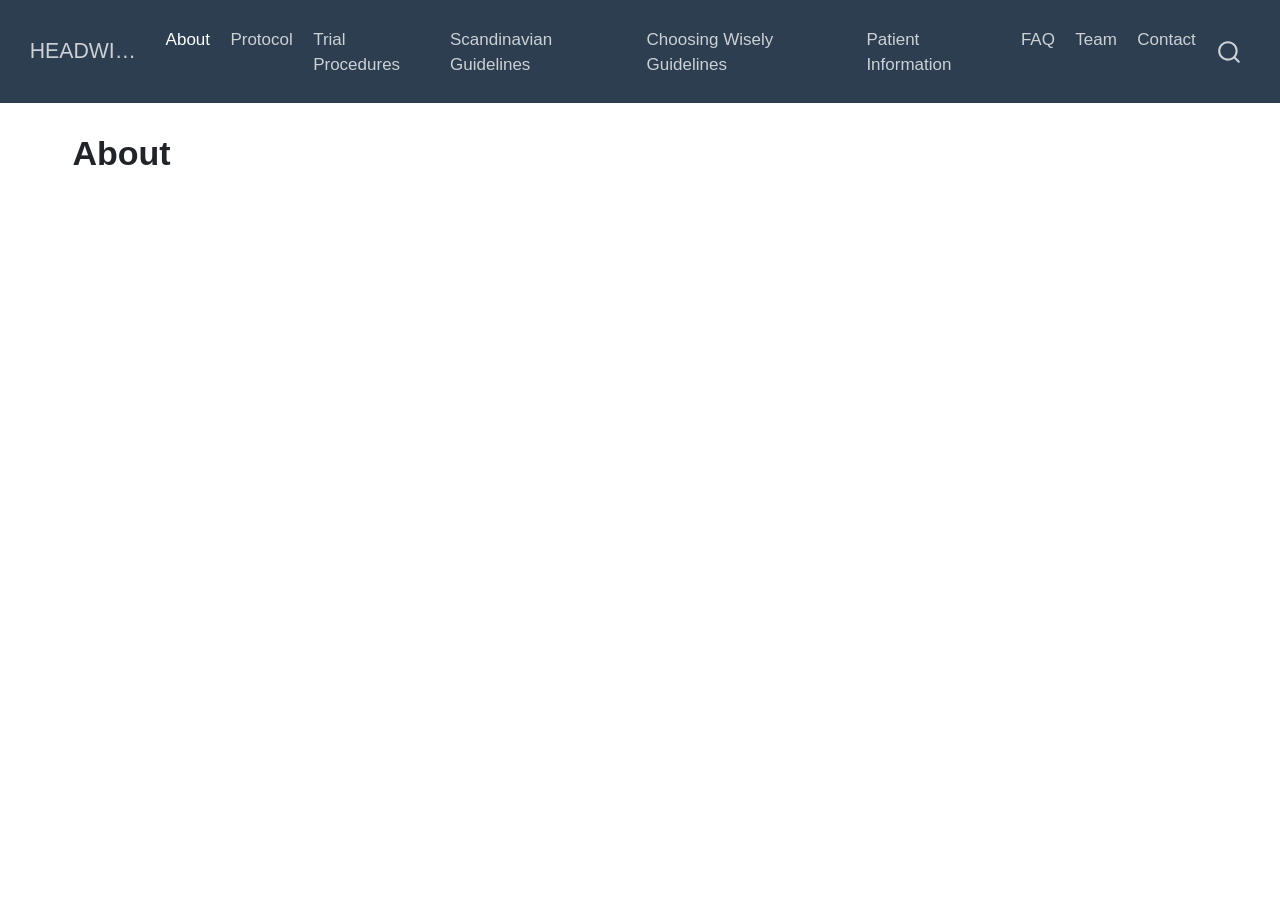
==== commit ae2465ec: "Site update: 2026-03-24 09:25:39" ====
--- a/docs/about.html
+++ b/docs/about.html
@@ -73,7 +73,7 @@
 <link rel="stylesheet" href="styles/styles.css">
 </head>
 
-<body class="floating nav-fixed quarto-light">
+<body class="nav-fixed quarto-light">
 
 <div id="quarto-search-results"></div>
   <header id="quarto-header" class="headroom fixed-top">
@@ -136,8 +136,6 @@
 <!-- content -->
 <div id="quarto-content" class="quarto-container page-columns page-rows-contents page-layout-full page-navbar">
 <!-- sidebar -->
-  
-<div id="quarto-sidebar-glass" class="quarto-sidebar-collapse-item" data-bs-toggle="collapse" data-bs-target=".quarto-sidebar-collapse-item"></div>
 <!-- margin-sidebar -->
     
 <!-- main -->
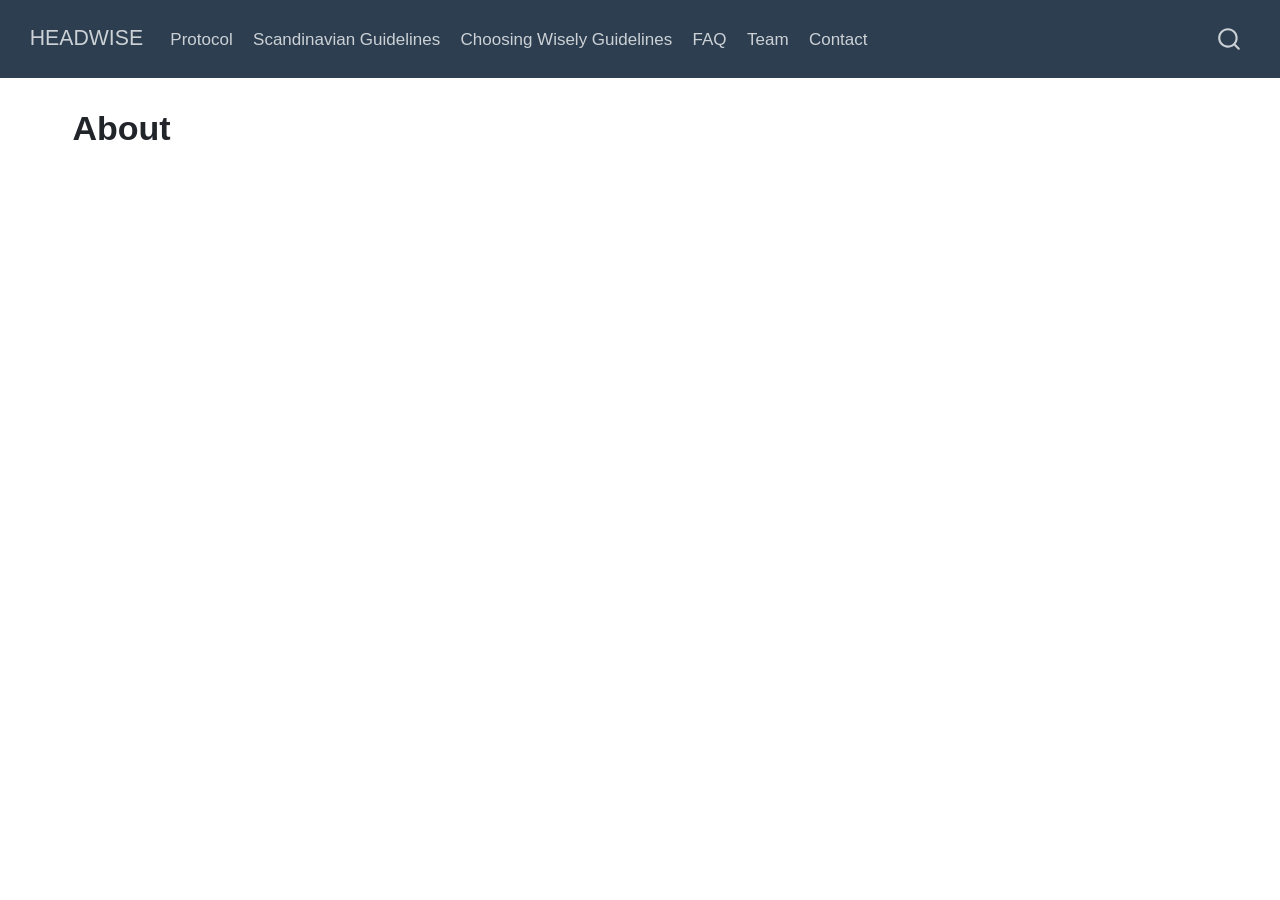
==== commit ab605465: "Site update: 2026-04-10 12:18:11" ====
--- a/docs/about.html
+++ b/docs/about.html
@@ -91,16 +91,8 @@
           <div class="collapse navbar-collapse" id="navbarCollapse">
             <ul class="navbar-nav navbar-nav-scroll me-auto">
   <li class="nav-item">
-    <a class="nav-link active" href="./about.html" aria-current="page"> 
-<span class="menu-text">About</span></a>
-  </li>  
-  <li class="nav-item">
     <a class="nav-link" href="./protocol.html"> 
 <span class="menu-text">Protocol</span></a>
-  </li>  
-  <li class="nav-item">
-    <a class="nav-link" href="./trialprocedures.html"> 
-<span class="menu-text">Trial Procedures</span></a>
   </li>  
   <li class="nav-item">
     <a class="nav-link" href="./scandinavian.html"> 
@@ -109,10 +101,6 @@
   <li class="nav-item">
     <a class="nav-link" href="./choosingwisely.html"> 
 <span class="menu-text">Choosing Wisely Guidelines</span></a>
-  </li>  
-  <li class="nav-item">
-    <a class="nav-link" href="./patients.html"> 
-<span class="menu-text">Patient Information</span></a>
   </li>  
   <li class="nav-item">
     <a class="nav-link" href="./faq.html"> 
--- a/docs/styles/styles.css
+++ b/docs/styles/styles.css
@@ -37,7 +37,7 @@
   display: grid;
   grid-template-columns: repeat(5, grid-auto-columns); /* 5 fixed-width columns */
   gap: 10px; /* spacing between images */
-  justify-content: left; /* center the whole grid */
+  justify-content: left;
 }
 
 /* Images: square and uniform */
